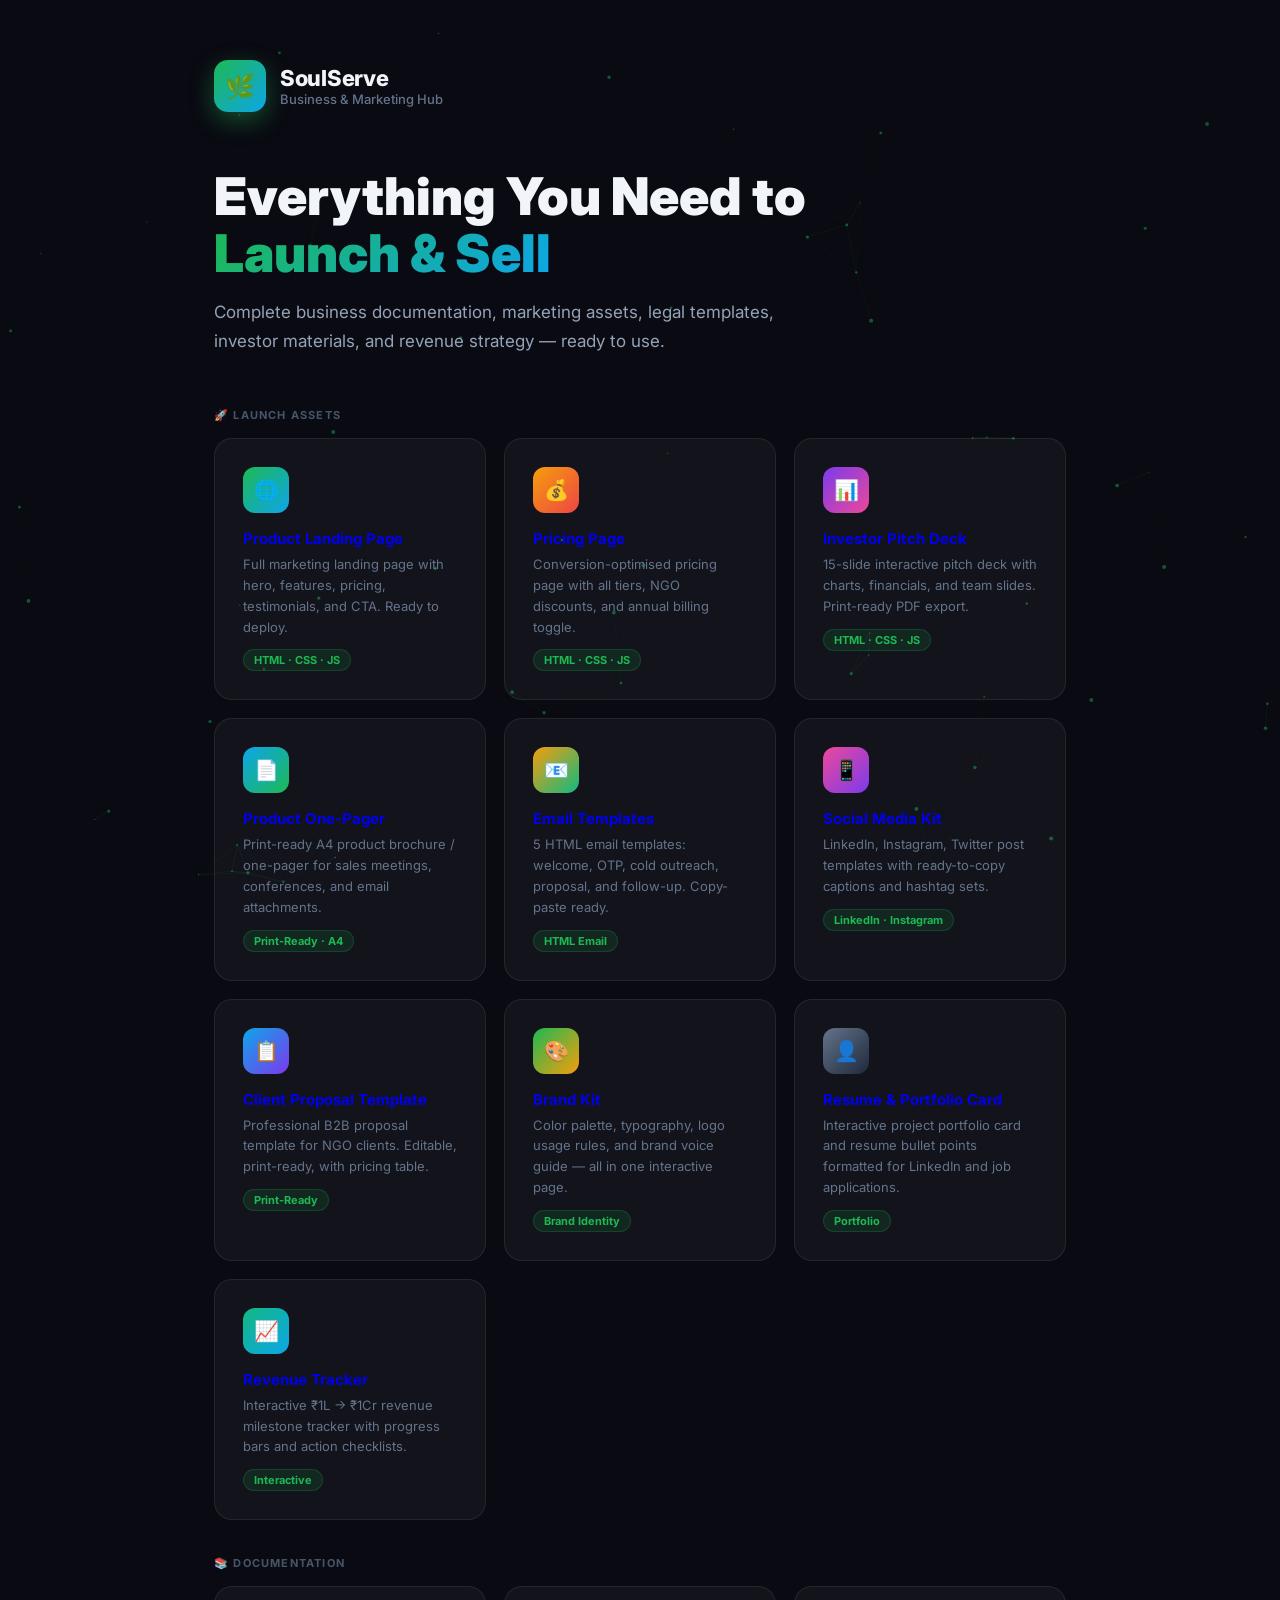
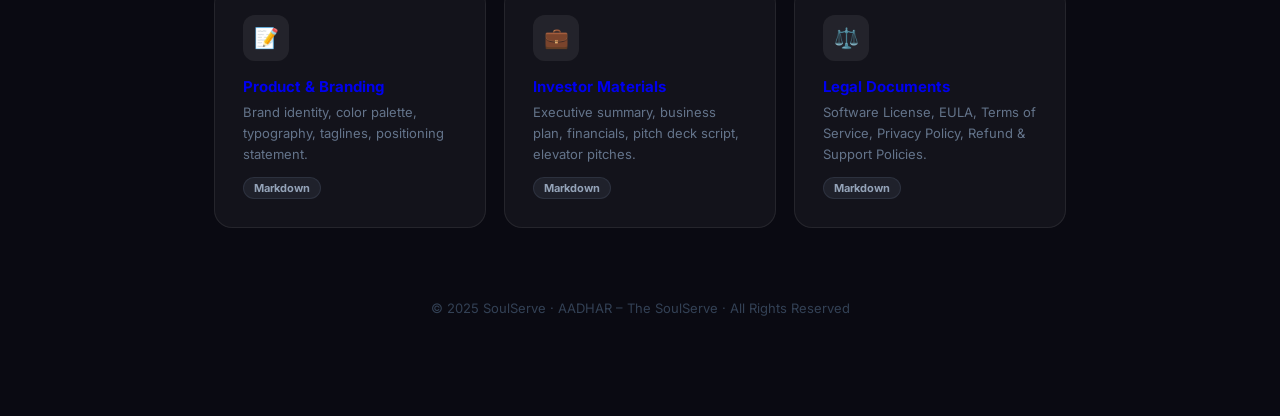
==== business/index.html @ c0681d00 "Adhaar SoulServe v1.0 - AI Donation and Rural Marketplace" ====
<!DOCTYPE html>
<html lang="en">
<head>
<meta charset="UTF-8">
<meta name="viewport" content="width=device-width,initial-scale=1">
<title>SoulServe Business Hub</title>
<link href="https://fonts.googleapis.com/css2?family=Inter:wght@400;500;600;700;800;900&display=swap" rel="stylesheet">
<style>
*{margin:0;padding:0;box-sizing:border-box}
body{font-family:'Inter',sans-serif;background:#0a0a12;color:#f1f5f9;min-height:100vh;overflow-x:hidden}
canvas{position:fixed;inset:0;z-index:0;pointer-events:none}
.wrap{position:relative;z-index:1;max-width:900px;margin:0 auto;padding:60px 24px}
.logo{display:flex;align-items:center;gap:14px;margin-bottom:56px}
.logo-icon{width:52px;height:52px;border-radius:14px;background:linear-gradient(135deg,#1DB954,#0ea5e9);display:flex;align-items:center;justify-content:center;font-size:24px;box-shadow:0 8px 24px rgba(29,185,84,.4)}
.logo-text{font-size:22px;font-weight:800;letter-spacing:-.3px}
.logo-sub{font-size:13px;color:#64748b;font-weight:500}
h1{font-size:clamp(32px,5vw,52px);font-weight:900;line-height:1.1;margin-bottom:16px}
h1 span{background:linear-gradient(135deg,#1DB954,#0ea5e9);-webkit-background-clip:text;-webkit-text-fill-color:transparent}
.sub{font-size:17px;color:#94a3b8;margin-bottom:52px;line-height:1.7;max-width:600px}
.grid{display:grid;grid-template-columns:repeat(auto-fill,minmax(260px,1fr));gap:18px}
.card{background:rgba(255,255,255,.04);border:1px solid rgba(255,255,255,.08);border-radius:18px;padding:28px;cursor:pointer;text-decoration:none;transition:all .25s;display:block}
.card:hover{background:rgba(255,255,255,.07);transform:translateY(-4px);border-color:rgba(29,185,84,.35);box-shadow:0 16px 40px rgba(0,0,0,.3)}
.card-icon{width:46px;height:46px;border-radius:12px;display:flex;align-items:center;justify-content:center;font-size:20px;margin-bottom:16px}
.card-title{font-size:15px;font-weight:700;margin-bottom:6px}
.card-desc{font-size:13px;color:#64748b;line-height:1.6}
.card-tag{display:inline-block;margin-top:12px;font-size:11px;font-weight:700;padding:3px 10px;border-radius:20px;background:rgba(29,185,84,.12);color:#1DB954;border:1px solid rgba(29,185,84,.2)}
.section-label{font-size:11px;font-weight:700;text-transform:uppercase;letter-spacing:1.2px;color:#475569;margin:36px 0 16px}
footer{text-align:center;margin-top:72px;padding-bottom:40px;font-size:13px;color:#334155}
@keyframes fadeUp{from{opacity:0;transform:translateY(20px)}to{opacity:1;transform:none}}
.card{animation:fadeUp .4s ease both}
</style>
</head>
<body>
<canvas id="c"></canvas>
<div class="wrap">
  <div class="logo">
    <div class="logo-icon">🌿</div>
    <div><div class="logo-text">SoulServe</div><div class="logo-sub">Business & Marketing Hub</div></div>
  </div>
  <h1>Everything You Need to<br><span>Launch & Sell</span></h1>
  <p class="sub">Complete business documentation, marketing assets, legal templates, investor materials, and revenue strategy — ready to use.</p>

  <div class="section-label">🚀 Launch Assets</div>
  <div class="grid">
    <a href="landing_page.html" class="card" style="animation-delay:.05s">
      <div class="card-icon" style="background:linear-gradient(135deg,#1DB954,#0ea5e9)">🌐</div>
      <div class="card-title">Product Landing Page</div>
      <div class="card-desc">Full marketing landing page with hero, features, pricing, testimonials, and CTA. Ready to deploy.</div>
      <span class="card-tag">HTML · CSS · JS</span>
    </a>
    <a href="pricing_page.html" class="card" style="animation-delay:.1s">
      <div class="card-icon" style="background:linear-gradient(135deg,#f59e0b,#ef4444)">💰</div>
      <div class="card-title">Pricing Page</div>
      <div class="card-desc">Conversion-optimised pricing page with all tiers, NGO discounts, and annual billing toggle.</div>
      <span class="card-tag">HTML · CSS · JS</span>
    </a>
    <a href="pitch_deck.html" class="card" style="animation-delay:.15s">
      <div class="card-icon" style="background:linear-gradient(135deg,#7c3aed,#ec4899)">📊</div>
      <div class="card-title">Investor Pitch Deck</div>
      <div class="card-desc">15-slide interactive pitch deck with charts, financials, and team slides. Print-ready PDF export.</div>
      <span class="card-tag">HTML · CSS · JS</span>
    </a>
    <a href="one_pager.html" class="card" style="animation-delay:.2s">
      <div class="card-icon" style="background:linear-gradient(135deg,#0ea5e9,#1DB954)">📄</div>
      <div class="card-title">Product One-Pager</div>
      <div class="card-desc">Print-ready A4 product brochure / one-pager for sales meetings, conferences, and email attachments.</div>
      <span class="card-tag">Print-Ready · A4</span>
    </a>
    <a href="email_templates.html" class="card" style="animation-delay:.25s">
      <div class="card-icon" style="background:linear-gradient(135deg,#f59e0b,#10b981)">📧</div>
      <div class="card-title">Email Templates</div>
      <div class="card-desc">5 HTML email templates: welcome, OTP, cold outreach, proposal, and follow-up. Copy-paste ready.</div>
      <span class="card-tag">HTML Email</span>
    </a>
    <a href="social_media_kit.html" class="card" style="animation-delay:.3s">
      <div class="card-icon" style="background:linear-gradient(135deg,#ec4899,#7c3aed)">📱</div>
      <div class="card-title">Social Media Kit</div>
      <div class="card-desc">LinkedIn, Instagram, Twitter post templates with ready-to-copy captions and hashtag sets.</div>
      <span class="card-tag">LinkedIn · Instagram</span>
    </a>
    <a href="client_proposal.html" class="card" style="animation-delay:.35s">
      <div class="card-icon" style="background:linear-gradient(135deg,#0ea5e9,#7c3aed)">📋</div>
      <div class="card-title">Client Proposal Template</div>
      <div class="card-desc">Professional B2B proposal template for NGO clients. Editable, print-ready, with pricing table.</div>
      <span class="card-tag">Print-Ready</span>
    </a>
    <a href="brand_kit.html" class="card" style="animation-delay:.4s">
      <div class="card-icon" style="background:linear-gradient(135deg,#1DB954,#f59e0b)">🎨</div>
      <div class="card-title">Brand Kit</div>
      <div class="card-desc">Color palette, typography, logo usage rules, and brand voice guide — all in one interactive page.</div>
      <span class="card-tag">Brand Identity</span>
    </a>
    <a href="resume_card.html" class="card" style="animation-delay:.45s">
      <div class="card-icon" style="background:linear-gradient(135deg,#64748b,#1e293b)">👤</div>
      <div class="card-title">Resume & Portfolio Card</div>
      <div class="card-desc">Interactive project portfolio card and resume bullet points formatted for LinkedIn and job applications.</div>
      <span class="card-tag">Portfolio</span>
    </a>
    <a href="revenue_tracker.html" class="card" style="animation-delay:.5s">
      <div class="card-icon" style="background:linear-gradient(135deg,#10b981,#0ea5e9)">📈</div>
      <div class="card-title">Revenue Tracker</div>
      <div class="card-desc">Interactive ₹1L → ₹1Cr revenue milestone tracker with progress bars and action checklists.</div>
      <span class="card-tag">Interactive</span>
    </a>
  </div>

  <div class="section-label">📚 Documentation</div>
  <div class="grid">
    <a href="01_product_branding.md" class="card" style="animation-delay:.55s">
      <div class="card-icon" style="background:rgba(255,255,255,.07)">📝</div>
      <div class="card-title">Product & Branding</div>
      <div class="card-desc">Brand identity, color palette, typography, taglines, positioning statement.</div>
      <span class="card-tag" style="background:rgba(100,116,139,.15);color:#94a3b8;border-color:rgba(100,116,139,.2)">Markdown</span>
    </a>
    <a href="07_investor_startup_material.md" class="card" style="animation-delay:.6s">
      <div class="card-icon" style="background:rgba(255,255,255,.07)">💼</div>
      <div class="card-title">Investor Materials</div>
      <div class="card-desc">Executive summary, business plan, financials, pitch deck script, elevator pitches.</div>
      <span class="card-tag" style="background:rgba(100,116,139,.15);color:#94a3b8;border-color:rgba(100,116,139,.2)">Markdown</span>
    </a>
    <a href="08_legal_documents.md" class="card" style="animation-delay:.65s">
      <div class="card-icon" style="background:rgba(255,255,255,.07)">⚖️</div>
      <div class="card-title">Legal Documents</div>
      <div class="card-desc">Software License, EULA, Terms of Service, Privacy Policy, Refund & Support Policies.</div>
      <span class="card-tag" style="background:rgba(100,116,139,.15);color:#94a3b8;border-color:rgba(100,116,139,.2)">Markdown</span>
    </a>
  </div>

  <footer>© 2025 SoulServe · AADHAR – The SoulServe · All Rights Reserved</footer>
</div>
<script>
(function(){
  const c=document.getElementById('c'),x=c.getContext('2d');let W,H,pts=[];
  function init(){W=c.width=innerWidth;H=c.height=innerHeight;pts=[];for(let i=0;i<65;i++)pts.push({x:Math.random()*W,y:Math.random()*H,vx:(Math.random()-.5)*.4,vy:(Math.random()-.5)*.4,r:Math.random()*1.6+.5});}
  function draw(){x.clearRect(0,0,W,H);pts.forEach((a,i)=>{pts.slice(i+1).forEach(b=>{const d=Math.hypot(a.x-b.x,a.y-b.y);if(d<120){x.beginPath();x.moveTo(a.x,a.y);x.lineTo(b.x,b.y);x.strokeStyle=`rgba(29,185,84,${.15*(1-d/120)})`;x.lineWidth=.7;x.stroke();}});x.beginPath();x.arc(a.x,a.y,a.r,0,Math.PI*2);x.fillStyle='rgba(29,185,84,.45)';x.fill();a.x+=a.vx;a.y+=a.vy;if(a.x<0||a.x>W)a.vx*=-1;if(a.y<0||a.y>H)a.vy*=-1;});requestAnimationFrame(draw);}
  window.addEventListener('resize',init);init();draw();
})();
</script>
</body>
</html>
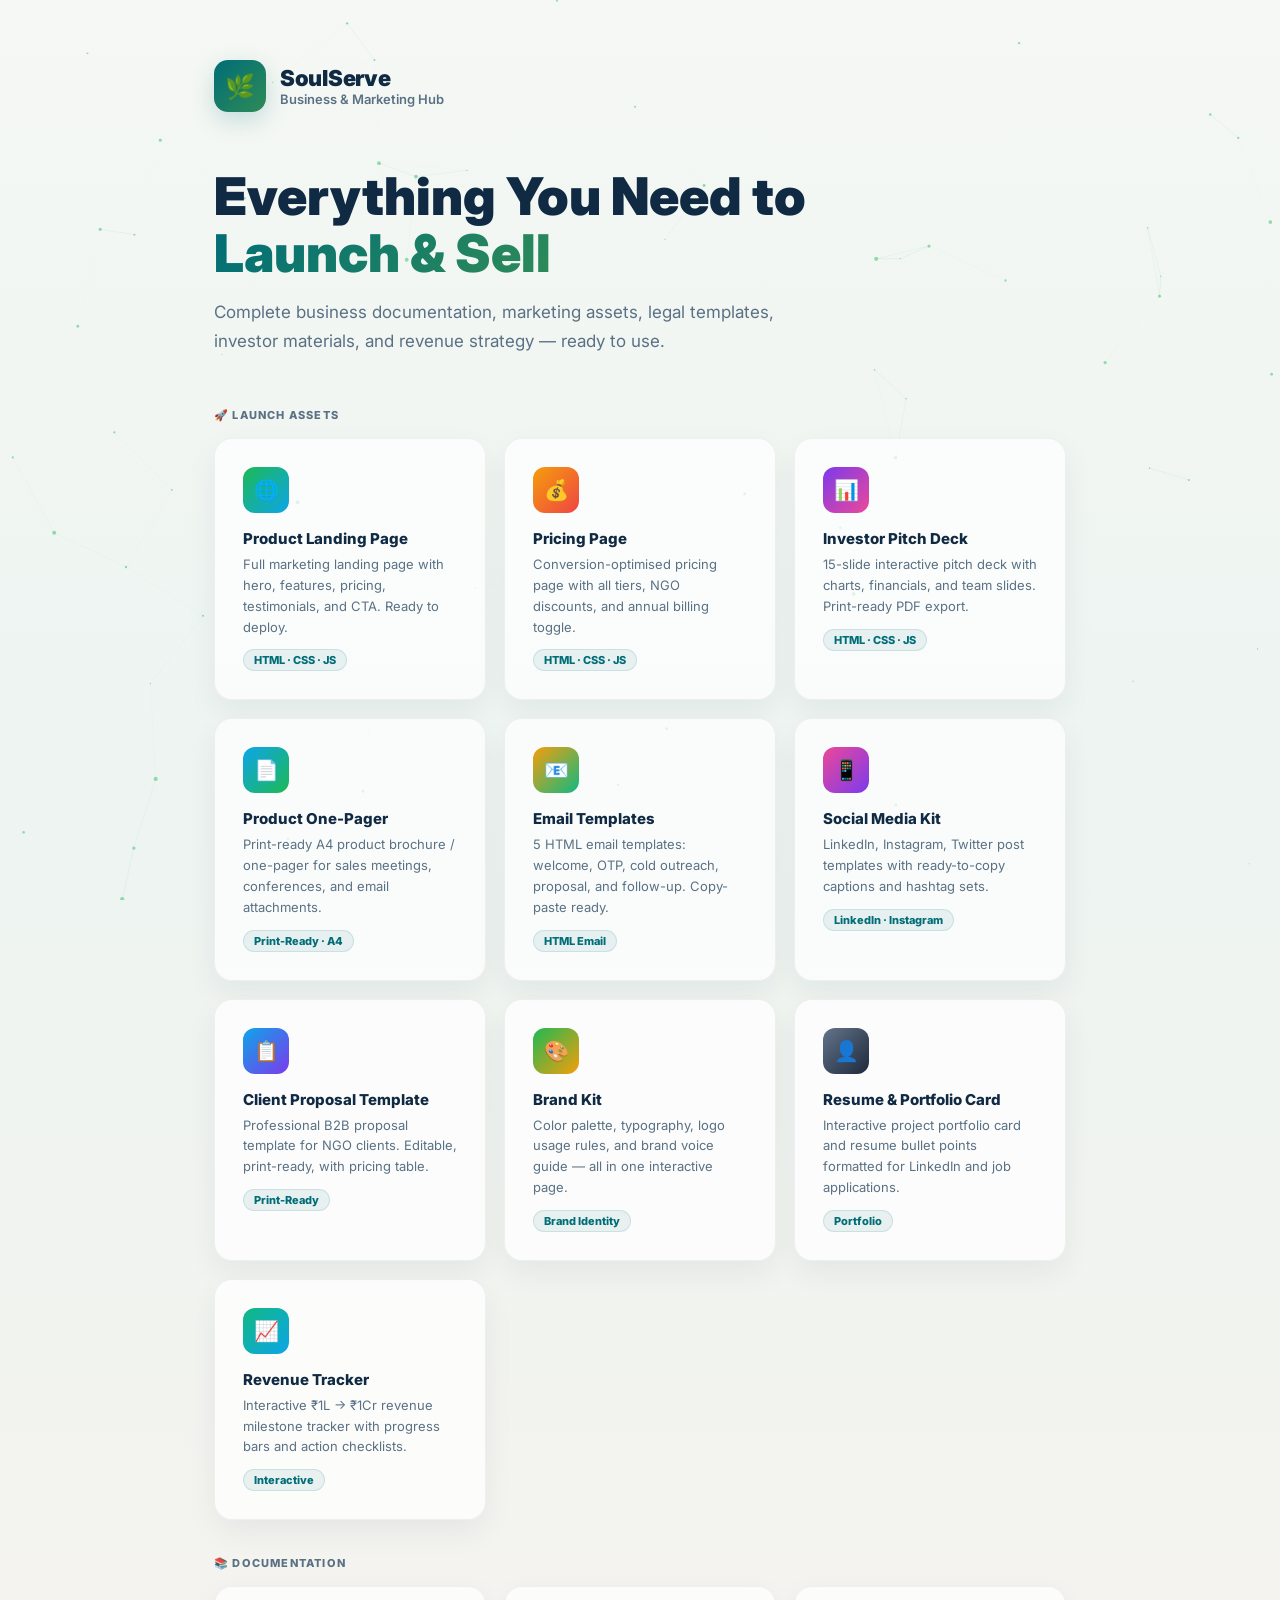
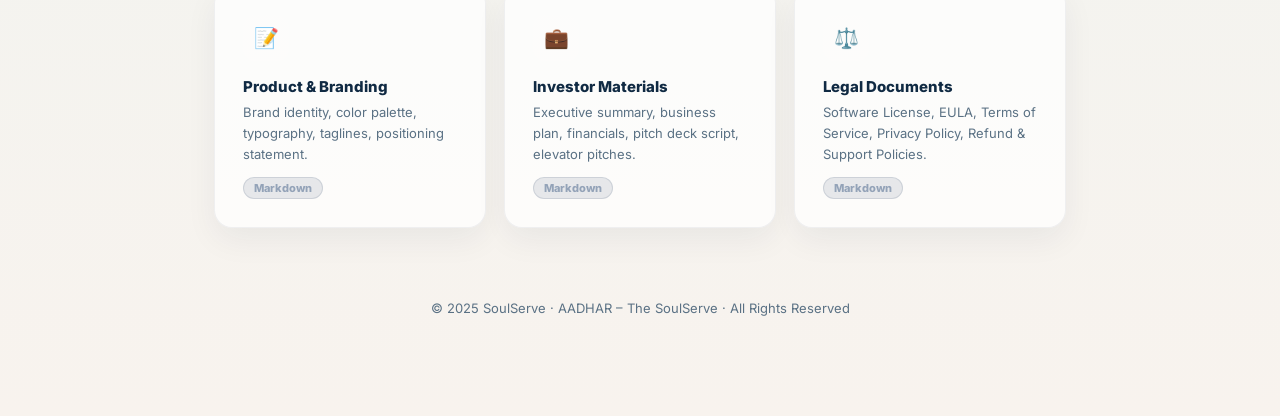
==== commit 4a869cbb: "Finalize UI polish and AI dashboard updates" ====
--- a/business/index.html
+++ b/business/index.html
@@ -7,25 +7,25 @@
 <link href="https://fonts.googleapis.com/css2?family=Inter:wght@400;500;600;700;800;900&display=swap" rel="stylesheet">
 <style>
 *{margin:0;padding:0;box-sizing:border-box}
-body{font-family:'Inter',sans-serif;background:#0a0a12;color:#f1f5f9;min-height:100vh;overflow-x:hidden}
+body{font-family:'Inter',sans-serif;background:linear-gradient(180deg,#f5f8f4 0%,#edf4f1 40%,#f8f3ee 100%);color:#102A43;min-height:100vh;overflow-x:hidden}
 canvas{position:fixed;inset:0;z-index:0;pointer-events:none}
 .wrap{position:relative;z-index:1;max-width:900px;margin:0 auto;padding:60px 24px}
 .logo{display:flex;align-items:center;gap:14px;margin-bottom:56px}
-.logo-icon{width:52px;height:52px;border-radius:14px;background:linear-gradient(135deg,#1DB954,#0ea5e9);display:flex;align-items:center;justify-content:center;font-size:24px;box-shadow:0 8px 24px rgba(29,185,84,.4)}
-.logo-text{font-size:22px;font-weight:800;letter-spacing:-.3px}
-.logo-sub{font-size:13px;color:#64748b;font-weight:500}
-h1{font-size:clamp(32px,5vw,52px);font-weight:900;line-height:1.1;margin-bottom:16px}
-h1 span{background:linear-gradient(135deg,#1DB954,#0ea5e9);-webkit-background-clip:text;-webkit-text-fill-color:transparent}
-.sub{font-size:17px;color:#94a3b8;margin-bottom:52px;line-height:1.7;max-width:600px}
+.logo-icon{width:52px;height:52px;border-radius:14px;background:linear-gradient(135deg,#006D77,#2E8B57);display:flex;align-items:center;justify-content:center;font-size:24px;color:#fff;box-shadow:0 8px 24px rgba(0,109,119,.2)}
+.logo-text{font-size:22px;font-weight:900;letter-spacing:-.3px;color:#102A43}
+.logo-sub{font-size:13px;color:#5A7184;font-weight:600}
+h1{font-size:clamp(32px,5vw,52px);font-weight:900;line-height:1.1;margin-bottom:16px;color:#102A43}
+h1 span{background:linear-gradient(135deg,#006D77,#2E8B57);-webkit-background-clip:text;-webkit-text-fill-color:transparent}
+.sub{font-size:17px;color:#5A7184;margin-bottom:52px;line-height:1.7;max-width:600px}
 .grid{display:grid;grid-template-columns:repeat(auto-fill,minmax(260px,1fr));gap:18px}
-.card{background:rgba(255,255,255,.04);border:1px solid rgba(255,255,255,.08);border-radius:18px;padding:28px;cursor:pointer;text-decoration:none;transition:all .25s;display:block}
-.card:hover{background:rgba(255,255,255,.07);transform:translateY(-4px);border-color:rgba(29,185,84,.35);box-shadow:0 16px 40px rgba(0,0,0,.3)}
-.card-icon{width:46px;height:46px;border-radius:12px;display:flex;align-items:center;justify-content:center;font-size:20px;margin-bottom:16px}
-.card-title{font-size:15px;font-weight:700;margin-bottom:6px}
-.card-desc{font-size:13px;color:#64748b;line-height:1.6}
-.card-tag{display:inline-block;margin-top:12px;font-size:11px;font-weight:700;padding:3px 10px;border-radius:20px;background:rgba(29,185,84,.12);color:#1DB954;border:1px solid rgba(29,185,84,.2)}
-.section-label{font-size:11px;font-weight:700;text-transform:uppercase;letter-spacing:1.2px;color:#475569;margin:36px 0 16px}
-footer{text-align:center;margin-top:72px;padding-bottom:40px;font-size:13px;color:#334155}
+.card{background:rgba(255,255,255,.72);border:1px solid rgba(16,42,67,.06);border-radius:18px;padding:28px;cursor:pointer;text-decoration:none;transition:all .25s;display:block;box-shadow:0 12px 32px rgba(16,42,67,.06)}
+.card:hover{background:#fff;transform:translateY(-4px);border-color:rgba(0,109,119,.18);box-shadow:0 18px 42px rgba(16,42,67,.12)}
+.card-icon{width:46px;height:46px;border-radius:12px;display:flex;align-items:center;justify-content:center;font-size:20px;margin-bottom:16px;color:#fff}
+.card-title{font-size:15px;font-weight:800;margin-bottom:6px;color:#102A43}
+.card-desc{font-size:13px;color:#5A7184;line-height:1.6}
+.card-tag{display:inline-block;margin-top:12px;font-size:11px;font-weight:800;padding:3px 10px;border-radius:20px;background:rgba(0,109,119,.08);color:#006D77;border:1px solid rgba(0,109,119,.12)}
+.section-label{font-size:11px;font-weight:800;text-transform:uppercase;letter-spacing:1.2px;color:#5A7184;margin:36px 0 16px}
+footer{text-align:center;margin-top:72px;padding-bottom:40px;font-size:13px;color:#5A7184}
 @keyframes fadeUp{from{opacity:0;transform:translateY(20px)}to{opacity:1;transform:none}}
 .card{animation:fadeUp .4s ease both}
 </style>
